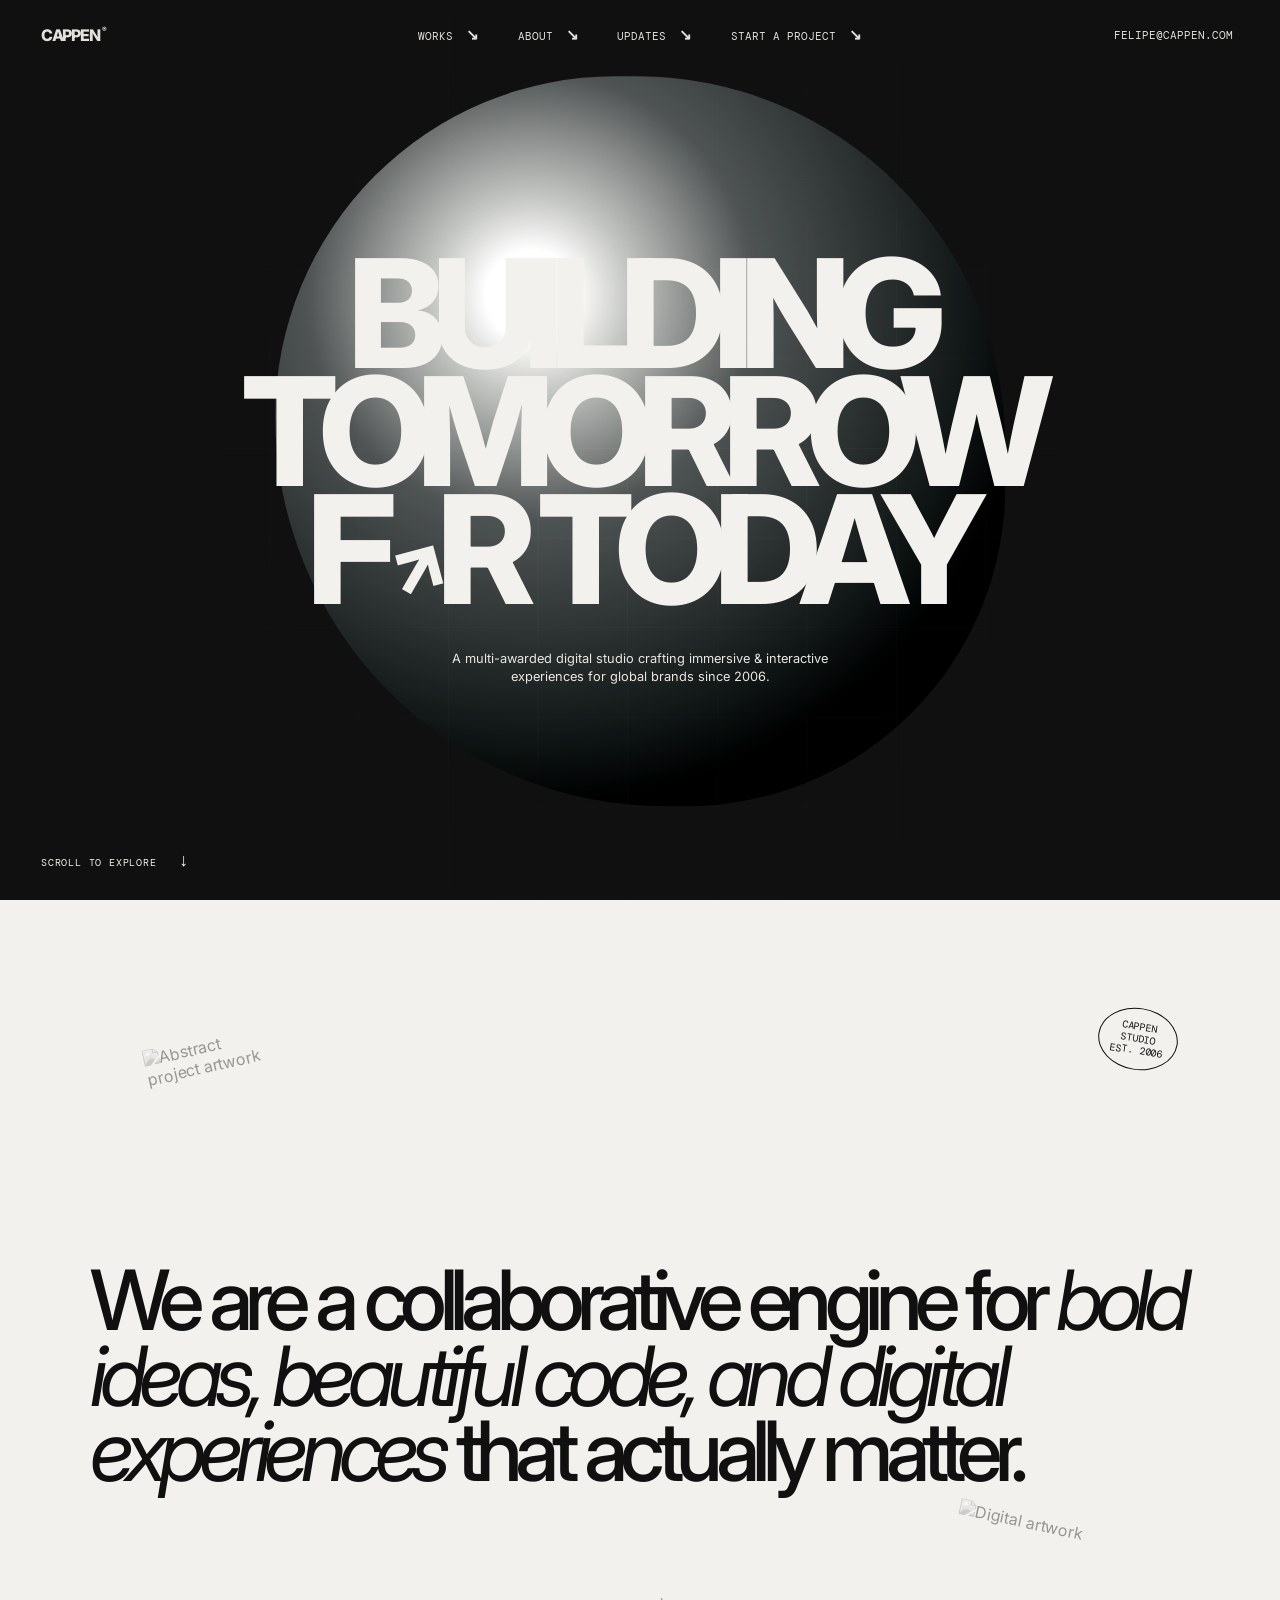
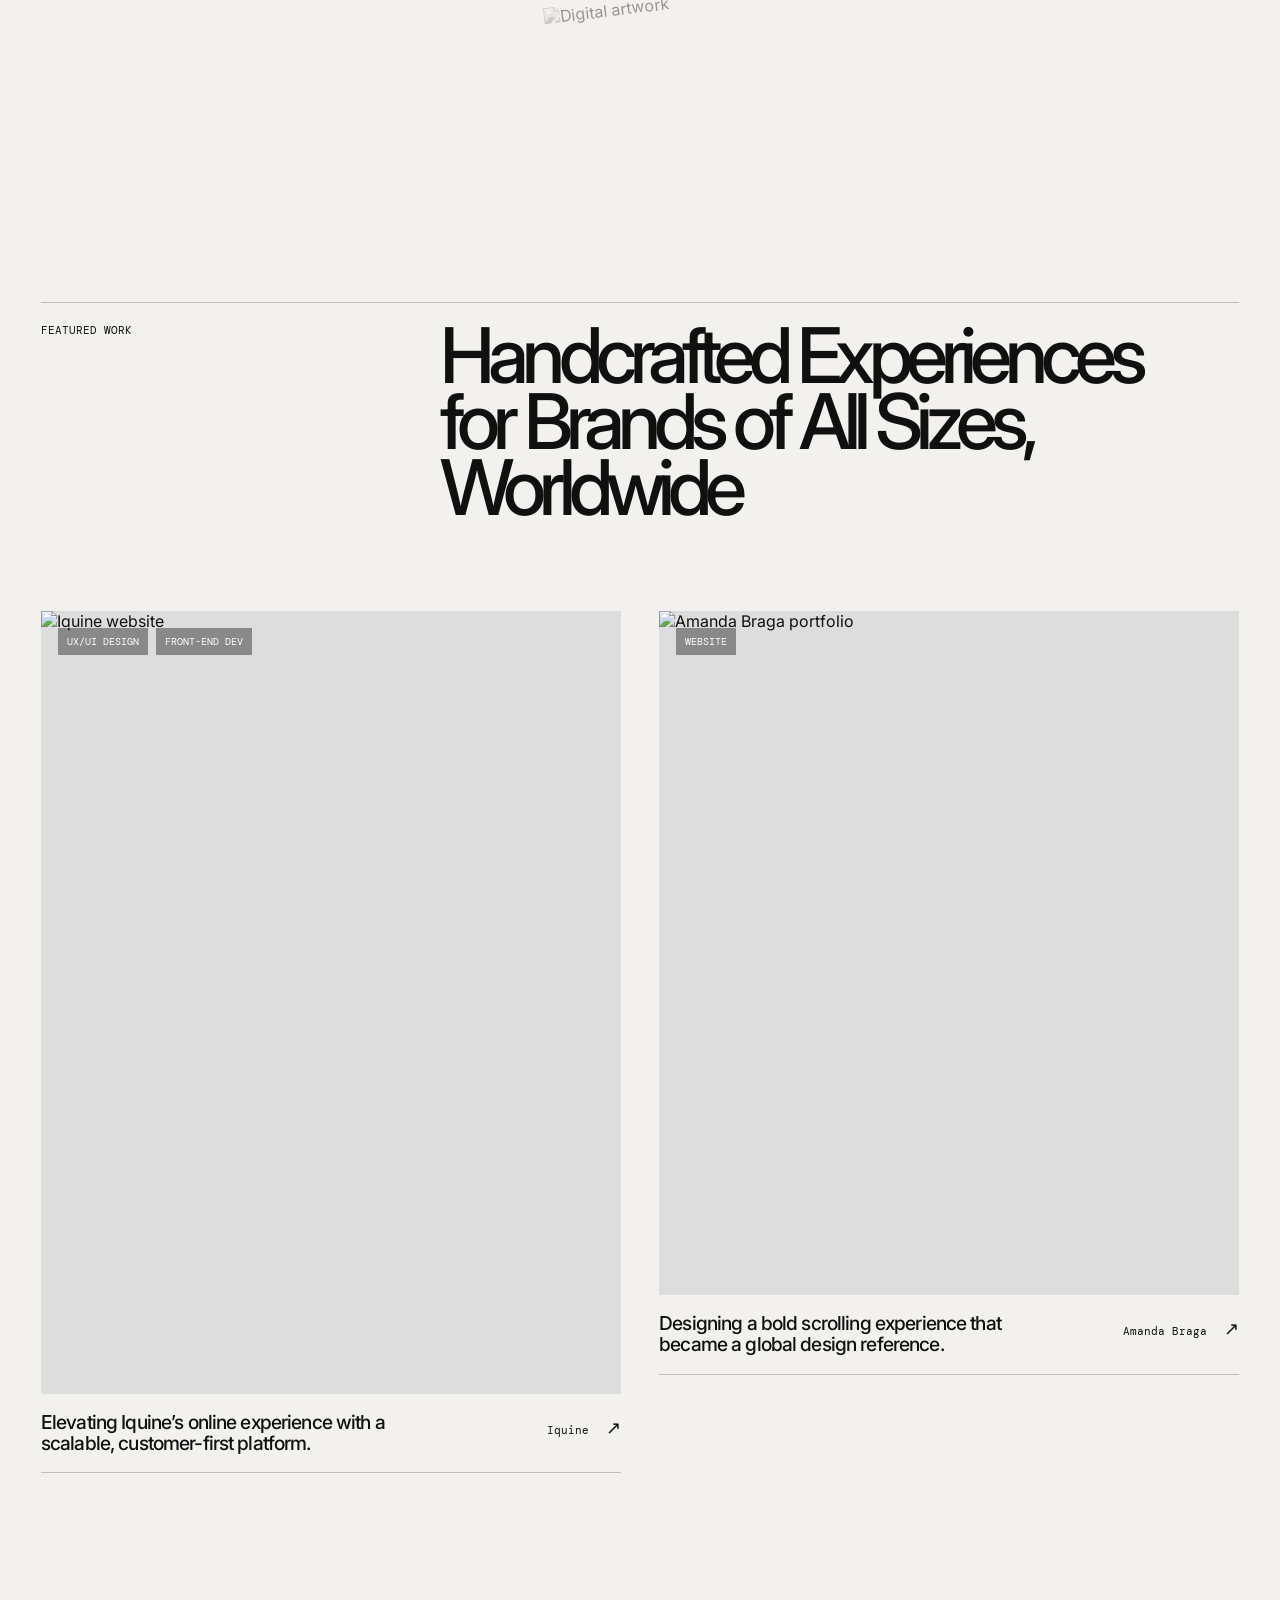
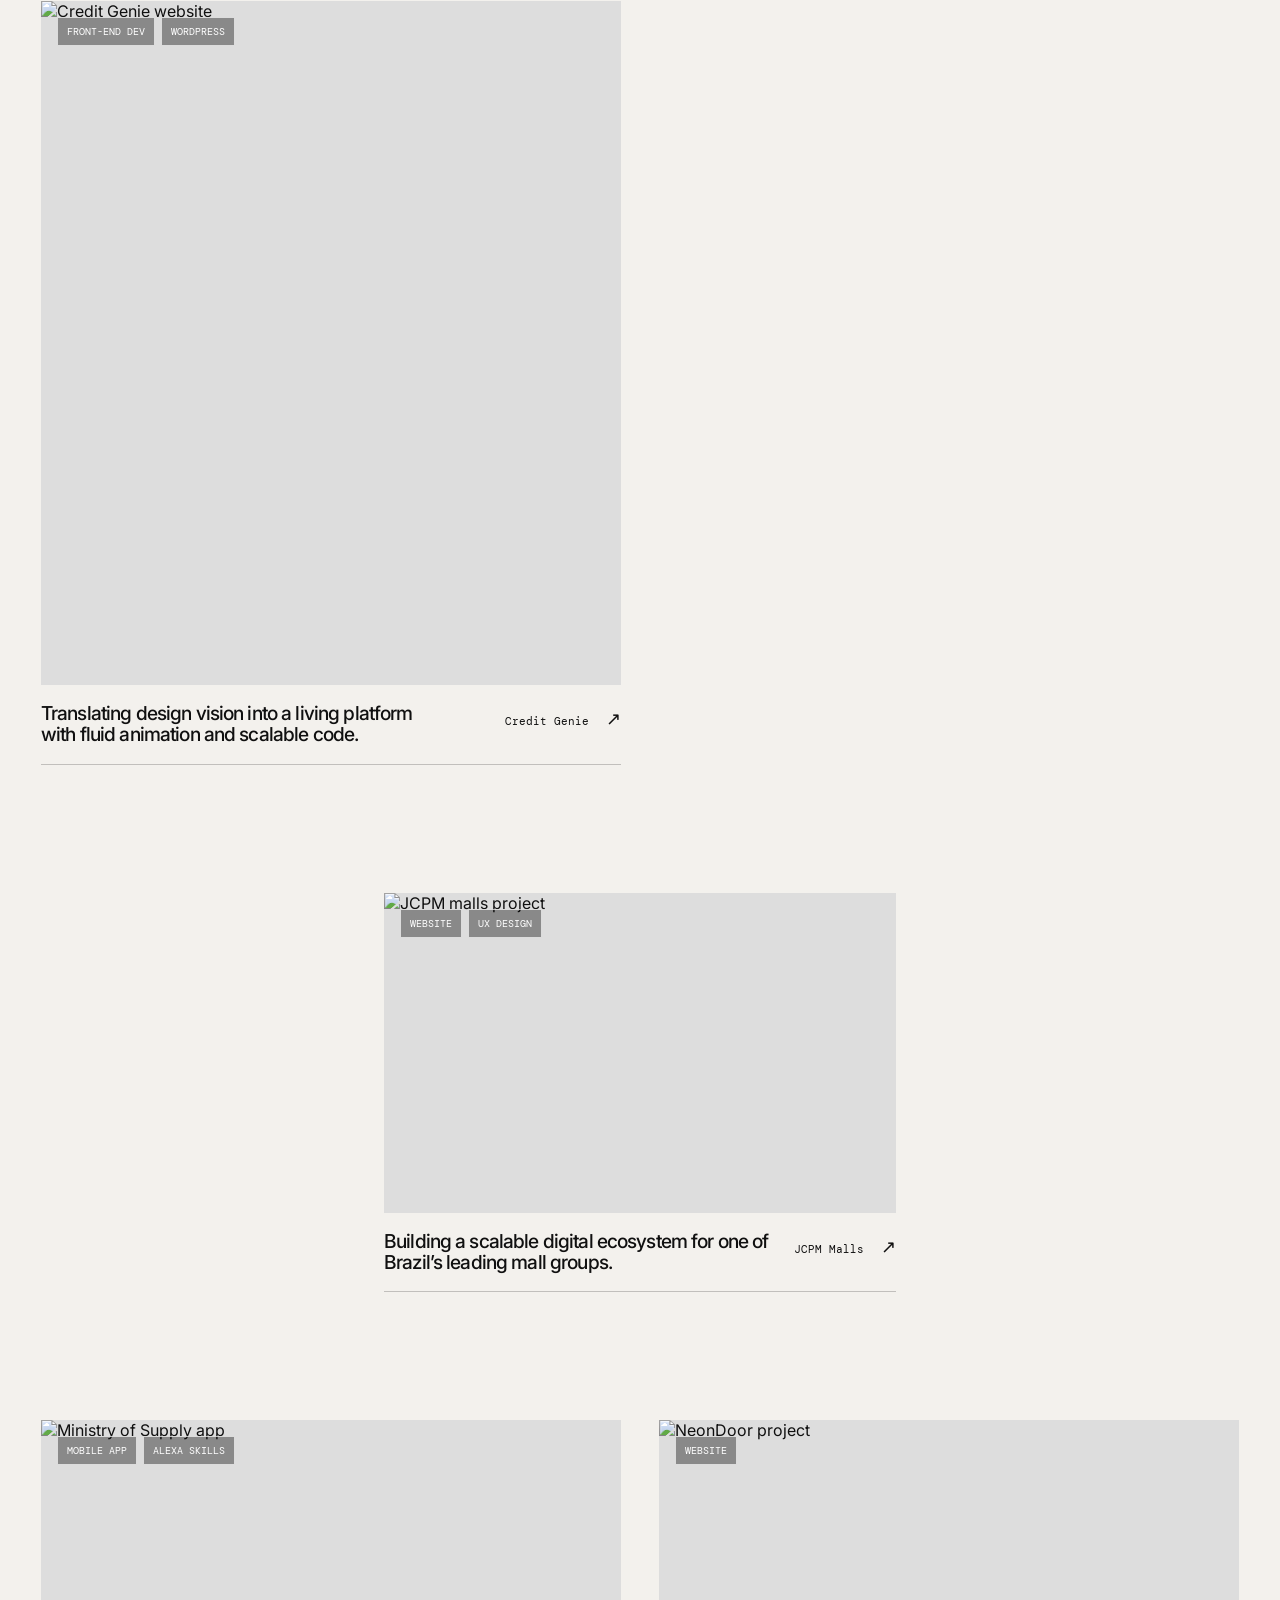
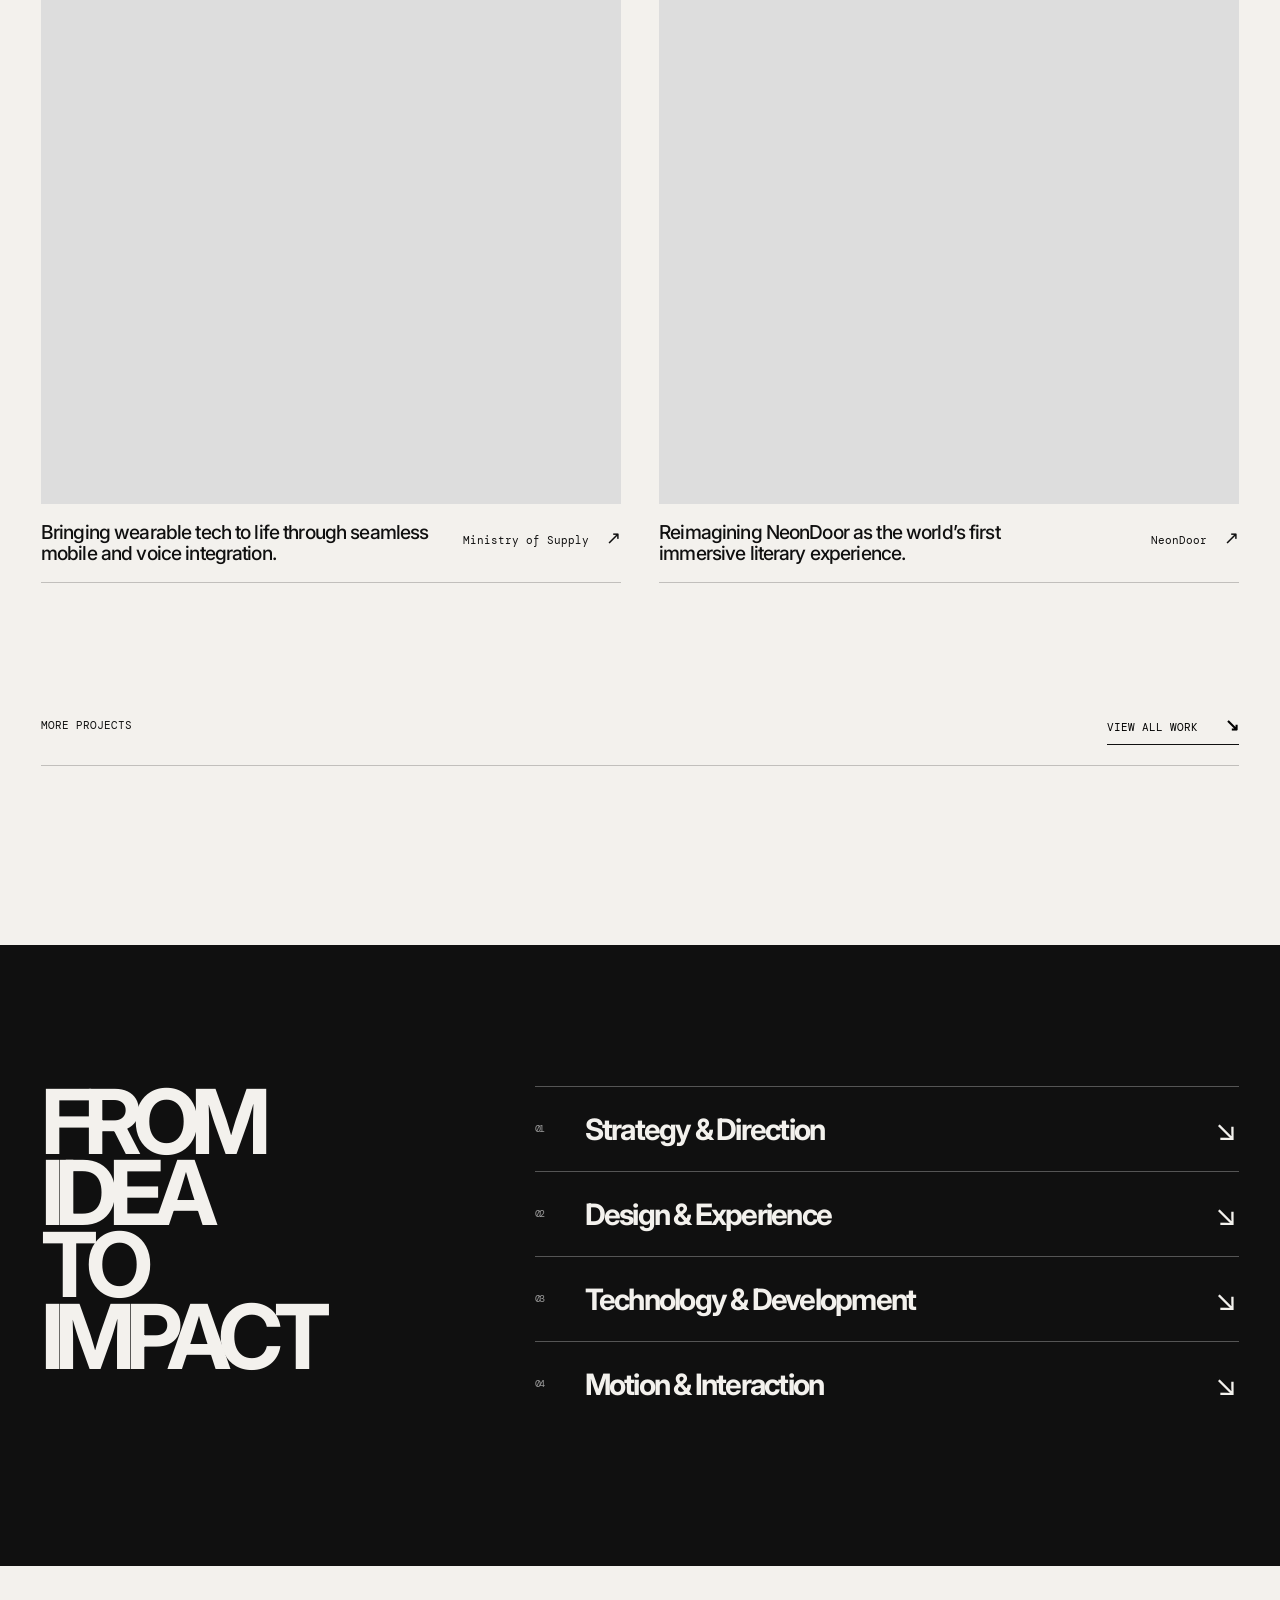
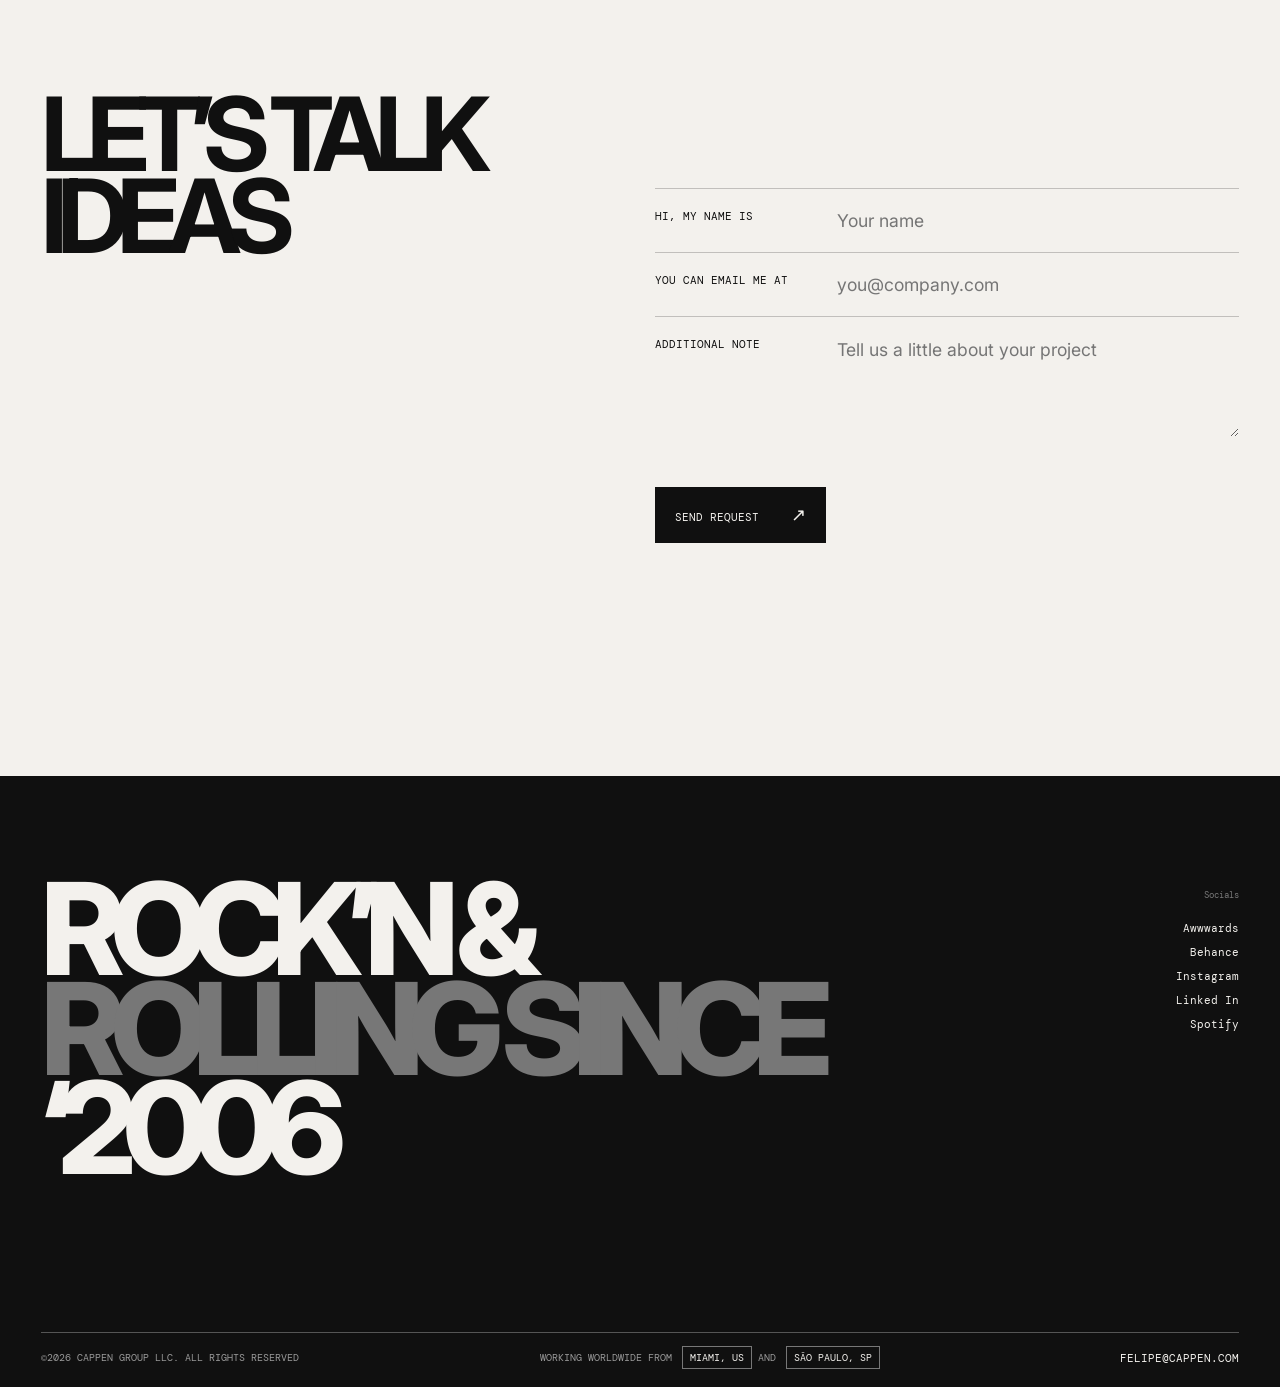
==== index.approx.html @ d99e0152 "Save complete local Cappen replica" ====
<!doctype html>
<html lang="en">
<head>
  <meta charset="UTF-8" />
  <meta name="viewport" content="width=device-width, initial-scale=1.0" />
  <meta name="theme-color" content="#101010" />
  <title>Cappen — Digital makers</title>
  <link rel="stylesheet" href="./styles.css" />
</head>
<body>
  <div class="preloader" aria-hidden="true"><div>HUMAN<br>THINKERS</div><div class="preloader-art"></div><div>DIGITAL<br>MAKERS</div></div>
  <header class="navbar">
    <a class="logo" href="#top" aria-label="Cappen home">CAPPEN<span>®</span></a>
    <button class="menu-toggle" aria-label="Open navigation"><i></i><i></i><i></i></button>
    <nav class="nav-links">
      <a href="#work">Works <b>↘</b></a><a href="#about">About <b>↘</b></a><a href="#updates">Updates <b>↘</b></a><a href="#talk">Start a Project <b>↘</b></a>
    </nav>
    <button class="mail-copy" data-copy="FELIPE@CAPPEN.COM">FELIPE@CAPPEN.COM</button>
  </header>

  <main id="top">
    <section class="hero">
      <div class="hero-orb"></div><div class="hero-grid"></div>
      <div class="hero-content">
        <h1>BUILDING<br>TOMORROW<br><span>F<span class="amp">↗</span>R TODAY</span></h1>
        <p>A multi-awarded digital studio crafting immersive &amp; interactive experiences for global brands since 2006.</p>
      </div>
      <div class="scroll-note">SCROLL TO EXPLORE <span>↓</span></div>
    </section>

    <section class="manifesto" id="about">
      <div class="manifesto-stamp">CAPPEN<br>STUDIO<br>EST. 2006</div>
      <h2>We are a collaborative engine for <em>bold ideas, beautiful code, and digital experiences</em> that actually matter.</h2>
      <div class="manifesto-images"><img src="https://cappen.com/wp-content/uploads/2025/09/74abee1fdbe9ef853ea3e12c9a663e30d4eb42094a23f2b9b0d3e08c2c873c56.webp" alt="Abstract project artwork"><img src="https://cappen.com/wp-content/uploads/2025/09/ChatGPT-Image-Sep-18-2025-01_28_02-AM.webp" alt="Digital artwork"><img src="https://cappen.com/wp-content/uploads/2025/09/26753a1649cd851ba7d953c659aa99713a810b89b7baca09fce4b2e269273ae5.webp" alt="Digital artwork"></div>
    </section>

    <section class="work" id="work">
      <div class="section-heading"><span>Featured Work</span><h2>Handcrafted Experiences<br>for Brands of All Sizes,<br>Worldwide</h2></div>
      <div class="case-grid">
        <a class="case-card tall reveal" href="#talk"><figure><img src="https://cappen.com/wp-content/uploads/2026/08/iquine-2.png" alt="Iquine website"><figcaption><small>UX/UI DESIGN</small><small>FRONT-END DEV</small></figcaption></figure><div><h3>Elevating Iquine’s online experience with a scalable, customer-first platform.</h3><p>Iquine <span>↗</span></p></div></a>
        <a class="case-card reveal" href="#talk"><figure><img src="https://cappen.com/wp-content/uploads/2025/04/Amanda-Braga-4.webp" alt="Amanda Braga portfolio"><figcaption><small>WEBSITE</small></figcaption></figure><div><h3>Designing a bold scrolling experience that became a global design reference.</h3><p>Amanda Braga <span>↗</span></p></div></a>
        <a class="case-card reveal" href="#talk"><figure><img src="https://cappen.com/wp-content/uploads/2025/10/Credit-Genie3.webp" alt="Credit Genie website"><figcaption><small>FRONT-END DEV</small><small>WORDPRESS</small></figcaption></figure><div><h3>Translating design vision into a living platform with fluid animation and scalable code.</h3><p>Credit Genie <span>↗</span></p></div></a>
        <a class="case-card wide reveal" href="#talk"><figure><img src="https://cappen.com/wp-content/uploads/2025/04/JCPM-Malls-1.webp" alt="JCPM malls project"><figcaption><small>WEBSITE</small><small>UX DESIGN</small></figcaption></figure><div><h3>Building a scalable digital ecosystem for one of Brazil’s leading mall groups.</h3><p>JCPM Malls <span>↗</span></p></div></a>
        <a class="case-card reveal" href="#talk"><figure><img src="https://cappen.com/wp-content/uploads/2025/04/Ministry-of-Supply-1.webp" alt="Ministry of Supply app"><figcaption><small>MOBILE APP</small><small>ALEXA SKILLS</small></figcaption></figure><div><h3>Bringing wearable tech to life through seamless mobile and voice integration.</h3><p>Ministry of Supply <span>↗</span></p></div></a>
        <a class="case-card reveal" href="#talk"><figure><img src="https://cappen.com/wp-content/uploads/2025/04/neondoor_featured.webp" alt="NeonDoor project"><figcaption><small>WEBSITE</small></figcaption></figure><div><h3>Reimagining NeonDoor as the world’s first immersive literary experience.</h3><p>NeonDoor <span>↗</span></p></div></a>
      </div>
      <div class="more-work"><span>More projects</span><button>VIEW ALL WORK <b>↘</b></button></div>
    </section>

    <section class="services" id="updates"><div class="services-title">FROM IDEA<br>TO IMPACT</div><div class="services-list"><div><span>01</span><strong>Strategy &amp; Direction</strong><i>↘</i></div><div><span>02</span><strong>Design &amp; Experience</strong><i>↘</i></div><div><span>03</span><strong>Technology &amp; Development</strong><i>↘</i></div><div><span>04</span><strong>Motion &amp; Interaction</strong><i>↘</i></div></div></section>

    <section class="talk" id="talk"><div class="talk-title">LET’S TALK<br>IDEAS</div><form class="talk-form"><div class="form-line"><label for="name">Hi, my name is</label><input id="name" name="name" placeholder="Your name" required></div><div class="form-line"><label for="email">You can email me at</label><input id="email" name="email" type="email" placeholder="you@company.com" required></div><div class="form-line"><label for="note">Additional note</label><textarea id="note" name="note" placeholder="Tell us a little about your project"></textarea></div><button type="submit">SEND REQUEST <span>↗</span></button><p class="form-status" role="status"></p></form></section>
  </main>
  <footer class="footer"><div class="footer-head"><h2>ROCK’N &amp;<br><em>ROLLING SINCE</em><br>‘2006</h2><div><small>Socials</small><a href="#">Awwwards</a><a href="#">Behance</a><a href="#">Instagram</a><a href="#">Linked In</a><a href="#">Spotify</a></div></div><div class="footer-end"><span>©2026 CAPPEN GROUP LLC. ALL RIGHTS RESERVED</span><span>WORKING WORLDWIDE FROM <b>MIAMI, US</b> AND <b>SÃO PAULO, SP</b></span><button class="mail-copy" data-copy="FELIPE@CAPPEN.COM">FELIPE@CAPPEN.COM</button></div></footer>
  <script src="./app.js"></script>
</body>
</html>
---- styles.css ----
@import url('https://fonts.googleapis.com/css2?family=DM+Mono:wght@400;500&family=Inter:wght@400;500;600;700;800;900&display=swap');
:root{--ink:#101010;--paper:#f3f1ed;--line:rgba(16,16,16,.22);--pad:clamp(20px,3.2vw,54px)}*{box-sizing:border-box}html{scroll-behavior:smooth}body{margin:0;background:var(--paper);color:var(--ink);font-family:Inter,Arial,sans-serif}a{color:inherit;text-decoration:none}button,input,textarea{font:inherit}.preloader{position:fixed;inset:0;background:var(--ink);color:var(--paper);z-index:20;display:flex;align-items:center;justify-content:center;gap:4vw;font-size:clamp(2rem,5vw,6rem);font-weight:800;line-height:.82;text-align:center;pointer-events:none;animation:preloader 1.3s 1.2s forwards}.preloader-art{width:16vw;height:16vw;min-width:120px;background:linear-gradient(135deg,#f4f0e6,#7d817d 38%,#202020 60%,#bdbbb1);filter:contrast(1.25);border-radius:50% 48% 44% 52%;animation:orb 2s infinite alternate}@keyframes preloader{to{opacity:0;visibility:hidden}}@keyframes orb{to{transform:rotate(20deg) scale(1.1);border-radius:44% 55% 50% 42%}}.navbar{position:absolute;z-index:8;top:0;left:0;width:100%;padding:25px var(--pad);display:grid;grid-template-columns:1fr auto 1fr;align-items:center;color:var(--paper);mix-blend-mode:difference}.logo{font-size:1rem;font-weight:800;letter-spacing:-.08em}.logo span{font-size:.45em;vertical-align:top;margin-left:3px}.nav-links{display:flex;gap:clamp(20px,3vw,50px);font:11px 'DM Mono',monospace;text-transform:uppercase}.nav-links a,.mail-copy{transition:opacity .25s}.nav-links a:hover,.mail-copy:hover{opacity:.5}.nav-links b{font-size:15px;margin-left:6px}.mail-copy{justify-self:end;background:none;border:0;color:inherit;font:11px 'DM Mono',monospace;cursor:pointer}.menu-toggle{display:none}.hero{min-height:100dvh;background:#101010;color:var(--paper);position:relative;overflow:hidden;display:flex;align-items:center;padding:110px var(--pad) 70px}.hero-grid{position:absolute;inset:0;background:linear-gradient(rgba(255,255,255,.04) 1px,transparent 1px),linear-gradient(90deg,rgba(255,255,255,.04) 1px,transparent 1px);background-size:7vw 7vw;mask-image:radial-gradient(circle at center,black,transparent 72%)}.hero-orb{position:absolute;width:min(57vw,800px);height:min(57vw,800px);left:50%;top:49%;transform:translate(-50%,-50%);border-radius:48% 52% 45% 55%;background:radial-gradient(circle at 35% 30%,#fff 0 3%,#b9bbb8 14%,#575b5b 32%,#202524 65%,#111 75%);filter:contrast(1.2);animation:orb 8s ease-in-out infinite alternate}.hero-content{position:relative;z-index:1;width:100%;display:flex;flex-direction:column;align-items:center;text-align:center}.hero h1{font-size:clamp(4rem,11.8vw,13rem);line-height:.78;letter-spacing:-.095em;margin:0;font-weight:800}.hero h1 span{display:block}.hero .amp{font-size:.52em;display:inline-block;vertical-align:middle;transform:rotate(-15deg);margin:0 .08em}.hero p{font-size:clamp(.75rem,1vw,1rem);line-height:1.35;max-width:390px;margin:42px 0 0;color:#e9e7e2}.scroll-note{position:absolute;bottom:28px;left:var(--pad);font:10px 'DM Mono',monospace;letter-spacing:.08em}.scroll-note span{font-size:18px;margin-left:15px}.manifesto{position:relative;min-height:100dvh;padding:16vw var(--pad) 12vw;display:flex;align-items:center}.manifesto h2{font-size:clamp(2.8rem,6.5vw,8.2rem);line-height:.91;letter-spacing:-.09em;font-weight:500;max-width:1100px;margin:auto;position:relative;z-index:1}.manifesto em{font-style:italic;font-weight:400}.manifesto-stamp{position:absolute;top:12%;right:8%;font:10px 'DM Mono',monospace;line-height:1.2;transform:rotate(9deg);border:1px solid var(--ink);padding:12px;border-radius:50%;text-align:center}.manifesto-images{position:absolute;inset:0;pointer-events:none;opacity:.4}.manifesto-images img{position:absolute;width:10vw;min-width:90px;aspect-ratio:1;object-fit:cover;filter:grayscale(1)}.manifesto-images img:nth-child(1){top:15%;left:12%;transform:rotate(-13deg)}.manifesto-images img:nth-child(2){right:16%;bottom:18%;transform:rotate(12deg)}.manifesto-images img:nth-child(3){left:43%;bottom:8%;transform:rotate(-7deg)}.work{padding:8vw var(--pad) 14vw}.section-heading{border-top:1px solid var(--line);padding-top:20px;display:grid;grid-template-columns:1fr 2fr;margin-bottom:7vw}.section-heading span{font:11px 'DM Mono',monospace;text-transform:uppercase}.section-heading h2{font-size:clamp(2.6rem,6vw,7.5rem);line-height:.86;letter-spacing:-.09em;margin:0;font-weight:500}.case-grid{display:grid;grid-template-columns:repeat(2,minmax(0,1fr));gap:10vw 3vw}.case-card figure{position:relative;overflow:hidden;margin:0;background:#ddd;aspect-ratio:1/1.18}.case-card.tall figure{aspect-ratio:1/1.35}.case-card.wide{grid-column:span 2;max-width:70%;margin:0 auto}.case-card.wide figure{aspect-ratio:1.6}.case-card img{display:block;width:100%;height:100%;object-fit:cover;filter:saturate(.85);transition:transform .7s cubic-bezier(.2,.7,.2,1),filter .5s}.case-card:hover img{transform:scale(1.055);filter:saturate(1.1)}.case-card figcaption{position:absolute;top:16px;left:16px;display:flex;gap:6px}.case-card figcaption small,.tag{font:10px 'DM Mono',monospace;border:1px solid rgba(255,255,255,.7);background:rgba(0,0,0,.38);color:#fff;padding:7px 9px}.case-card>div{border-bottom:1px solid var(--line);padding:18px 0;display:grid;grid-template-columns:1fr auto;gap:20px}.case-card h3{font-size:clamp(1rem,1.5vw,1.35rem);line-height:1.1;font-weight:500;letter-spacing:-.045em;margin:0;max-width:390px}.case-card p{font:11px 'DM Mono',monospace;margin:4px 0 0;white-space:nowrap}.case-card p span{font-size:18px;margin-left:10px}.more-work{display:flex;justify-content:space-between;align-items:center;border-bottom:1px solid var(--line);margin-top:8vw;padding:20px 0;font:11px 'DM Mono',monospace;text-transform:uppercase}.more-work button{border:0;border-bottom:1px solid var(--ink);background:none;padding:8px 0;cursor:pointer}.more-work b{font-size:17px;margin-left:20px}.services{background:#101010;color:var(--paper);padding:11vw var(--pad);display:grid;grid-template-columns:1fr 1.8fr;gap:8vw}.services-title{font-size:clamp(3rem,7vw,9rem);line-height:.8;letter-spacing:-.1em;font-weight:700}.services-list>div{border-top:1px solid #555;padding:24px 0;display:grid;grid-template-columns:50px 1fr 24px;align-items:center;font-size:clamp(1.2rem,2.3vw,2.6rem);letter-spacing:-.06em}.services-list span{font:10px 'DM Mono',monospace;color:#999}.services-list i{font-style:normal}.talk{min-height:90dvh;padding:10vw var(--pad);display:grid;grid-template-columns:1fr 1.2fr;gap:10vw}.talk-title{font-size:clamp(3.2rem,8vw,10rem);font-weight:700;line-height:.8;letter-spacing:-.11em;align-self:start}.talk-form{align-self:center}.form-line{border-top:1px solid var(--line);padding:20px 0;display:grid;grid-template-columns:160px 1fr;gap:20px}.form-line label{font:11px 'DM Mono',monospace;text-transform:uppercase}.form-line input,.form-line textarea{width:100%;border:0;background:none;outline:0;font-size:1.1rem;color:var(--ink)}.form-line textarea{min-height:100px;resize:vertical}.talk-form>button{margin-top:30px;border:1px solid var(--ink);background:var(--ink);color:var(--paper);padding:15px 19px;font:11px 'DM Mono',monospace;cursor:pointer}.talk-form>button span{font-size:18px;margin-left:25px}.form-status{font:11px 'DM Mono',monospace}.footer{background:#101010;color:var(--paper);padding:8vw var(--pad) 25px}.footer-head{display:flex;justify-content:space-between;gap:30px}.footer h2{font-size:clamp(3.8rem,10vw,12rem);line-height:.78;letter-spacing:-.11em;margin:0;font-weight:800}.footer h2 em{font-style:normal;color:#777}.footer-head>div{display:flex;flex-direction:column;align-items:flex-end;font:11px 'DM Mono',monospace;gap:10px;padding-top:10px}.footer-head small{color:#777;margin-bottom:10px}.footer-end{border-top:1px solid #555;margin-top:12vw;padding-top:18px;display:flex;justify-content:space-between;gap:20px;flex-wrap:wrap;font:10px 'DM Mono',monospace;color:#999}.footer-end b{color:var(--paper);font-weight:400;border:1px solid #777;padding:4px 7px;margin-left:4px}.footer-end button{padding:0;color:var(--paper)}.reveal{opacity:0;transform:translateY(50px);transition:opacity .8s ease,transform .8s ease}.reveal.visible{opacity:1;transform:none}@media(max-width:780px){.navbar{grid-template-columns:1fr auto;padding-top:20px}.menu-toggle{display:flex;flex-direction:column;gap:4px;background:none;border:0;color:inherit;padding:5px}.menu-toggle i{display:block;width:21px;height:1px;background:currentColor}.nav-links{display:none;position:absolute;top:65px;left:0;right:0;padding:25px var(--pad);background:var(--ink);flex-direction:column;font-size:16px}.navbar.open .nav-links{display:flex}.navbar .mail-copy{display:none}.hero{min-height:100svh}.hero-orb{width:92vw;height:92vw}.hero h1{font-size:clamp(3.5rem,16vw,7rem)}.hero p{max-width:280px;margin-top:28px}.manifesto{min-height:82svh;padding-top:30vw}.manifesto h2{font-size:clamp(2.6rem,10vw,5rem)}.manifesto-stamp{top:10%;right:8%;font-size:8px}.manifesto-images img{width:21vw;min-width:0}.section-heading{display:block;margin-bottom:18vw}.section-heading span{display:block;margin-bottom:24px}.section-heading h2{font-size:clamp(3rem,13vw,6rem)}.case-grid{grid-template-columns:1fr;gap:18vw 0}.case-card.wide{grid-column:auto;max-width:none}.case-card.wide figure{aspect-ratio:1/1.18}.services,.talk{display:block}.services-title{margin-bottom:15vw}.services-list>div{font-size:1.25rem}.talk-title{margin-bottom:22vw}.form-line{grid-template-columns:1fr;gap:12px}.footer-head{display:block}.footer-head>div{align-items:flex-start;margin-top:15vw}.footer-end{display:block;line-height:2.5}.footer-end>*{display:block;margin-top:12px}}
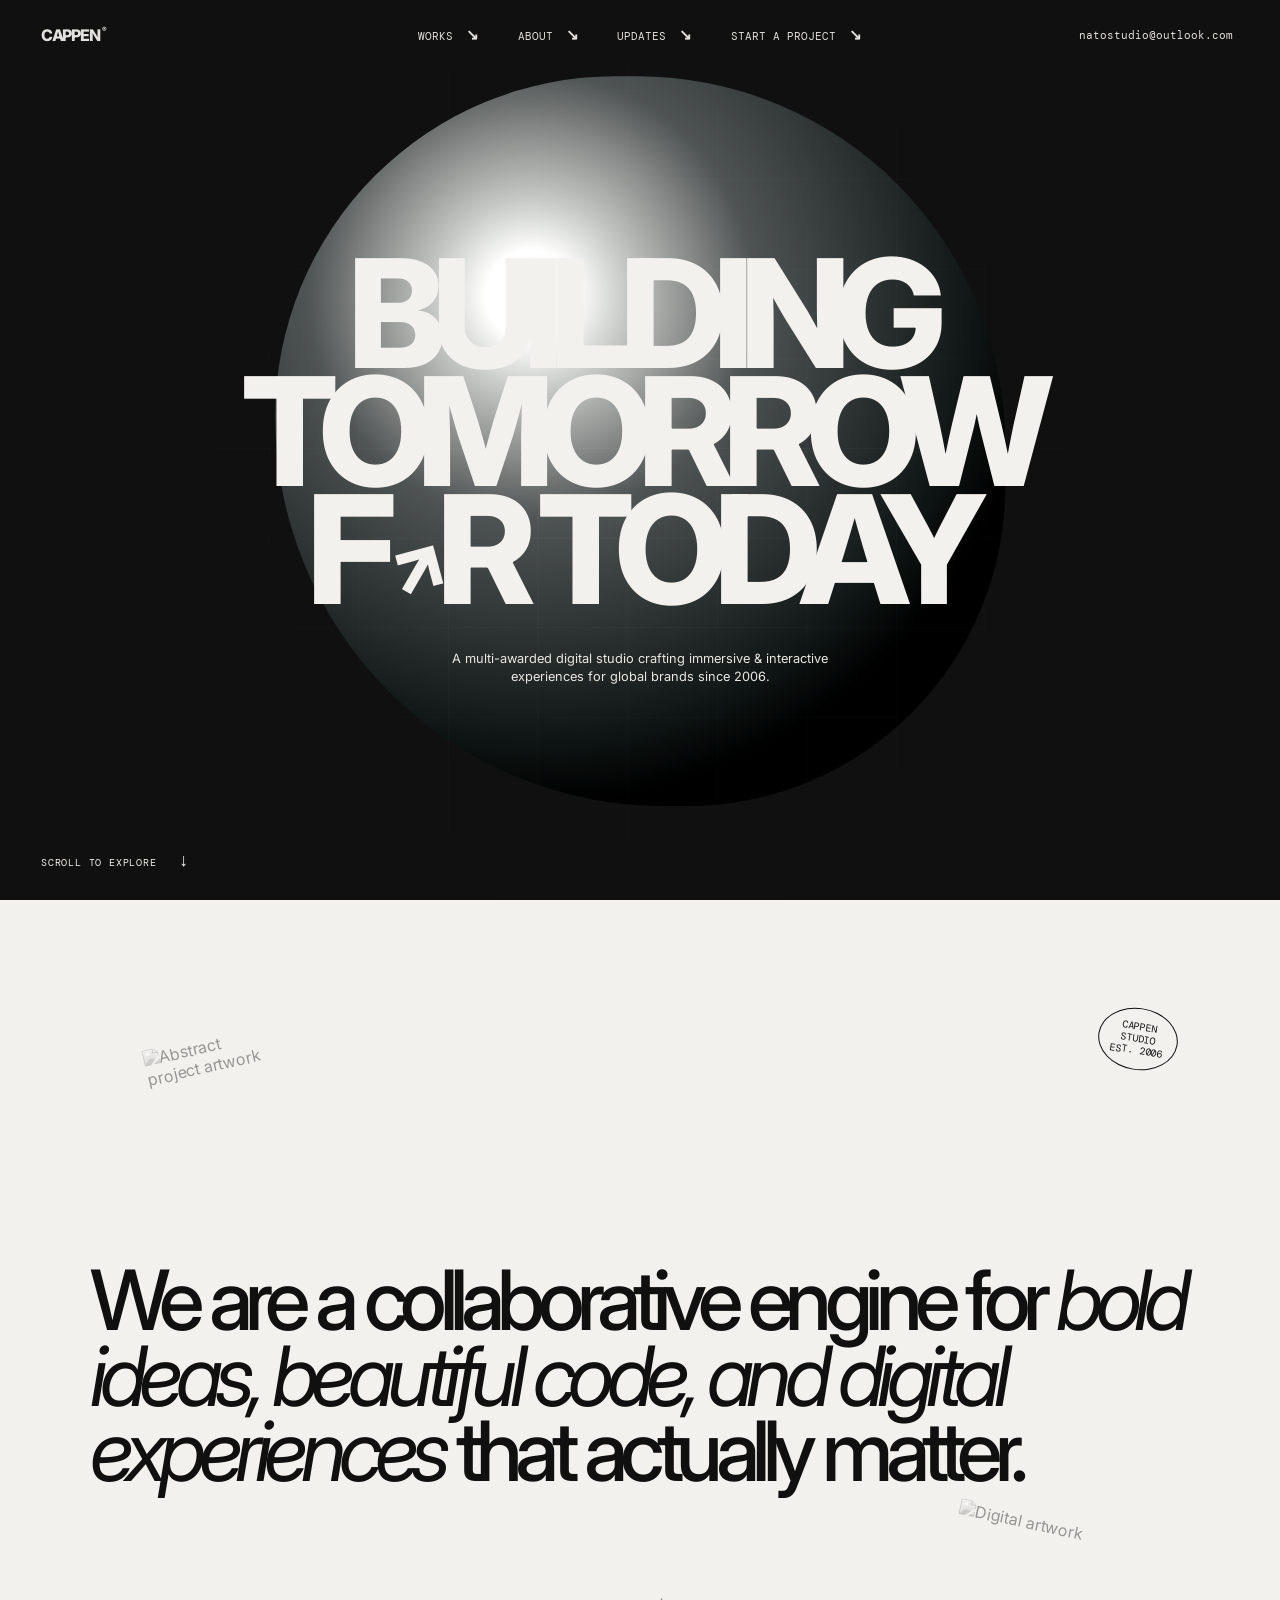
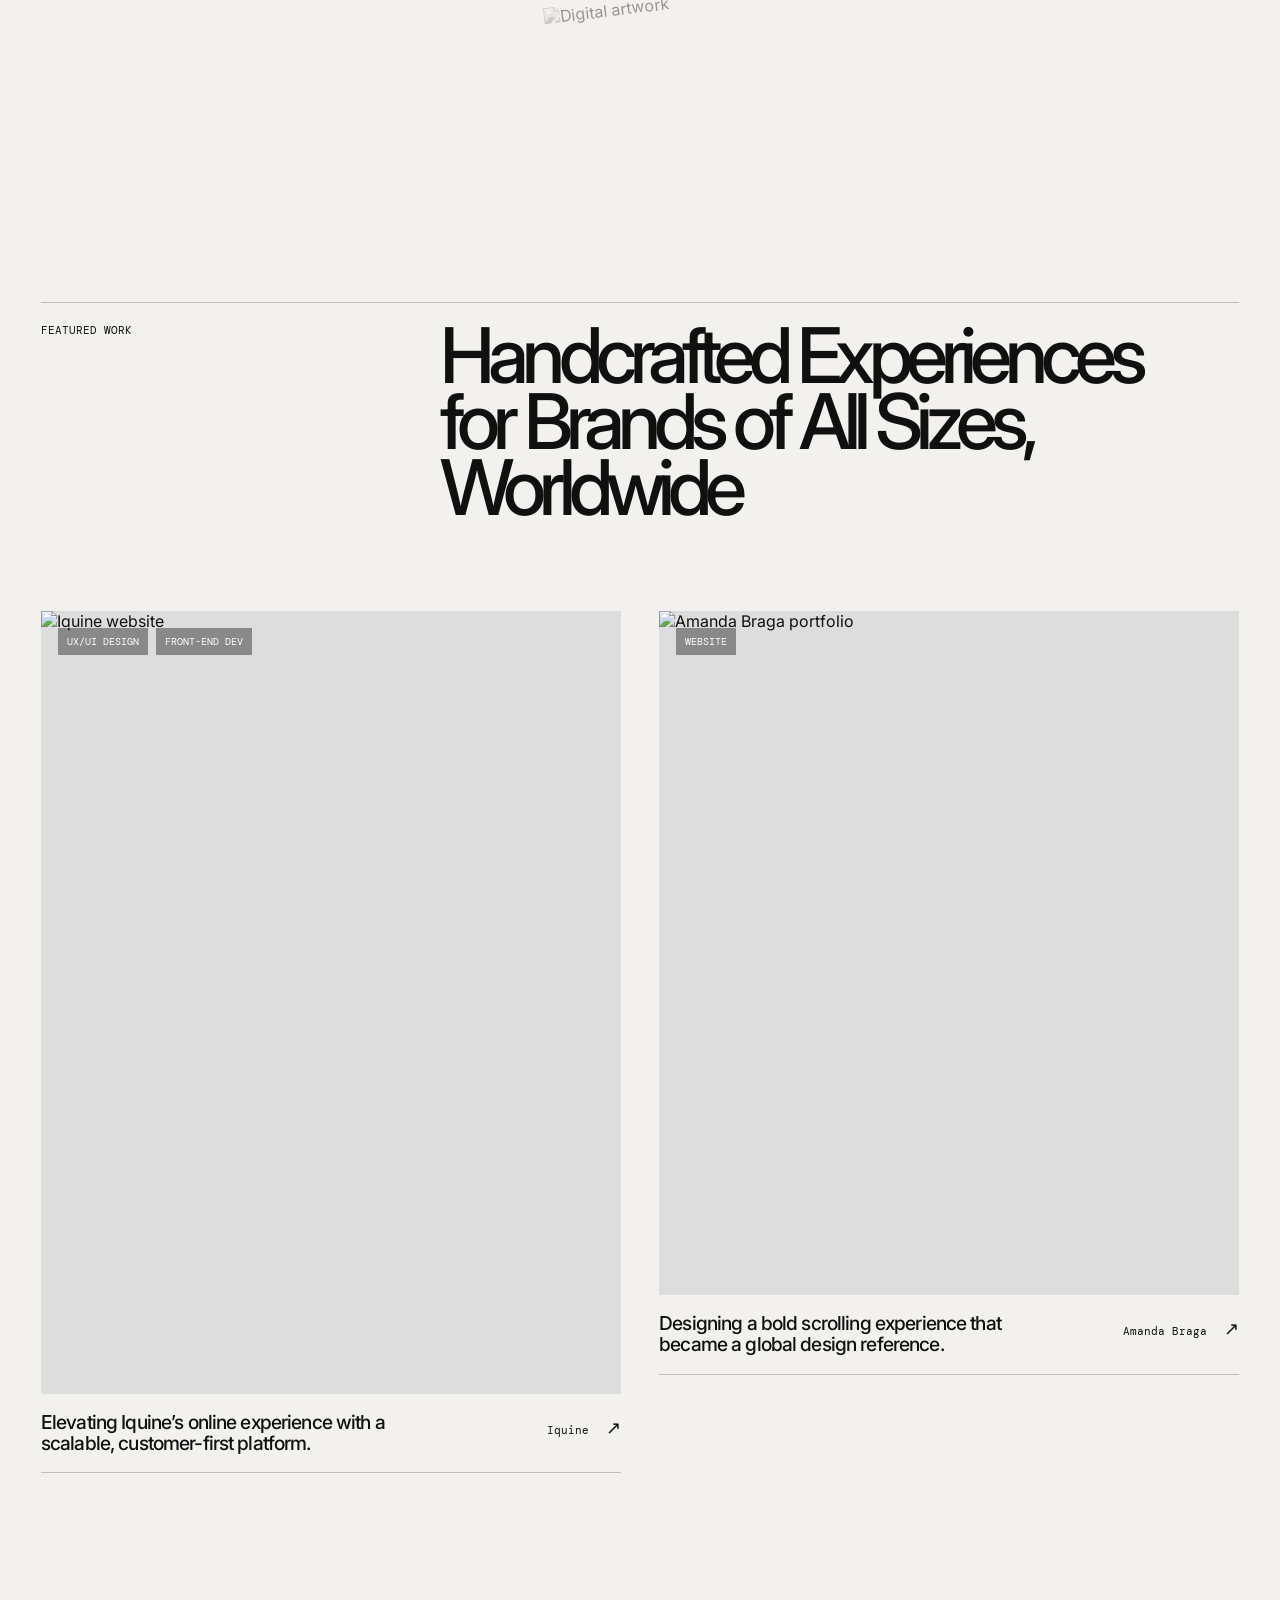
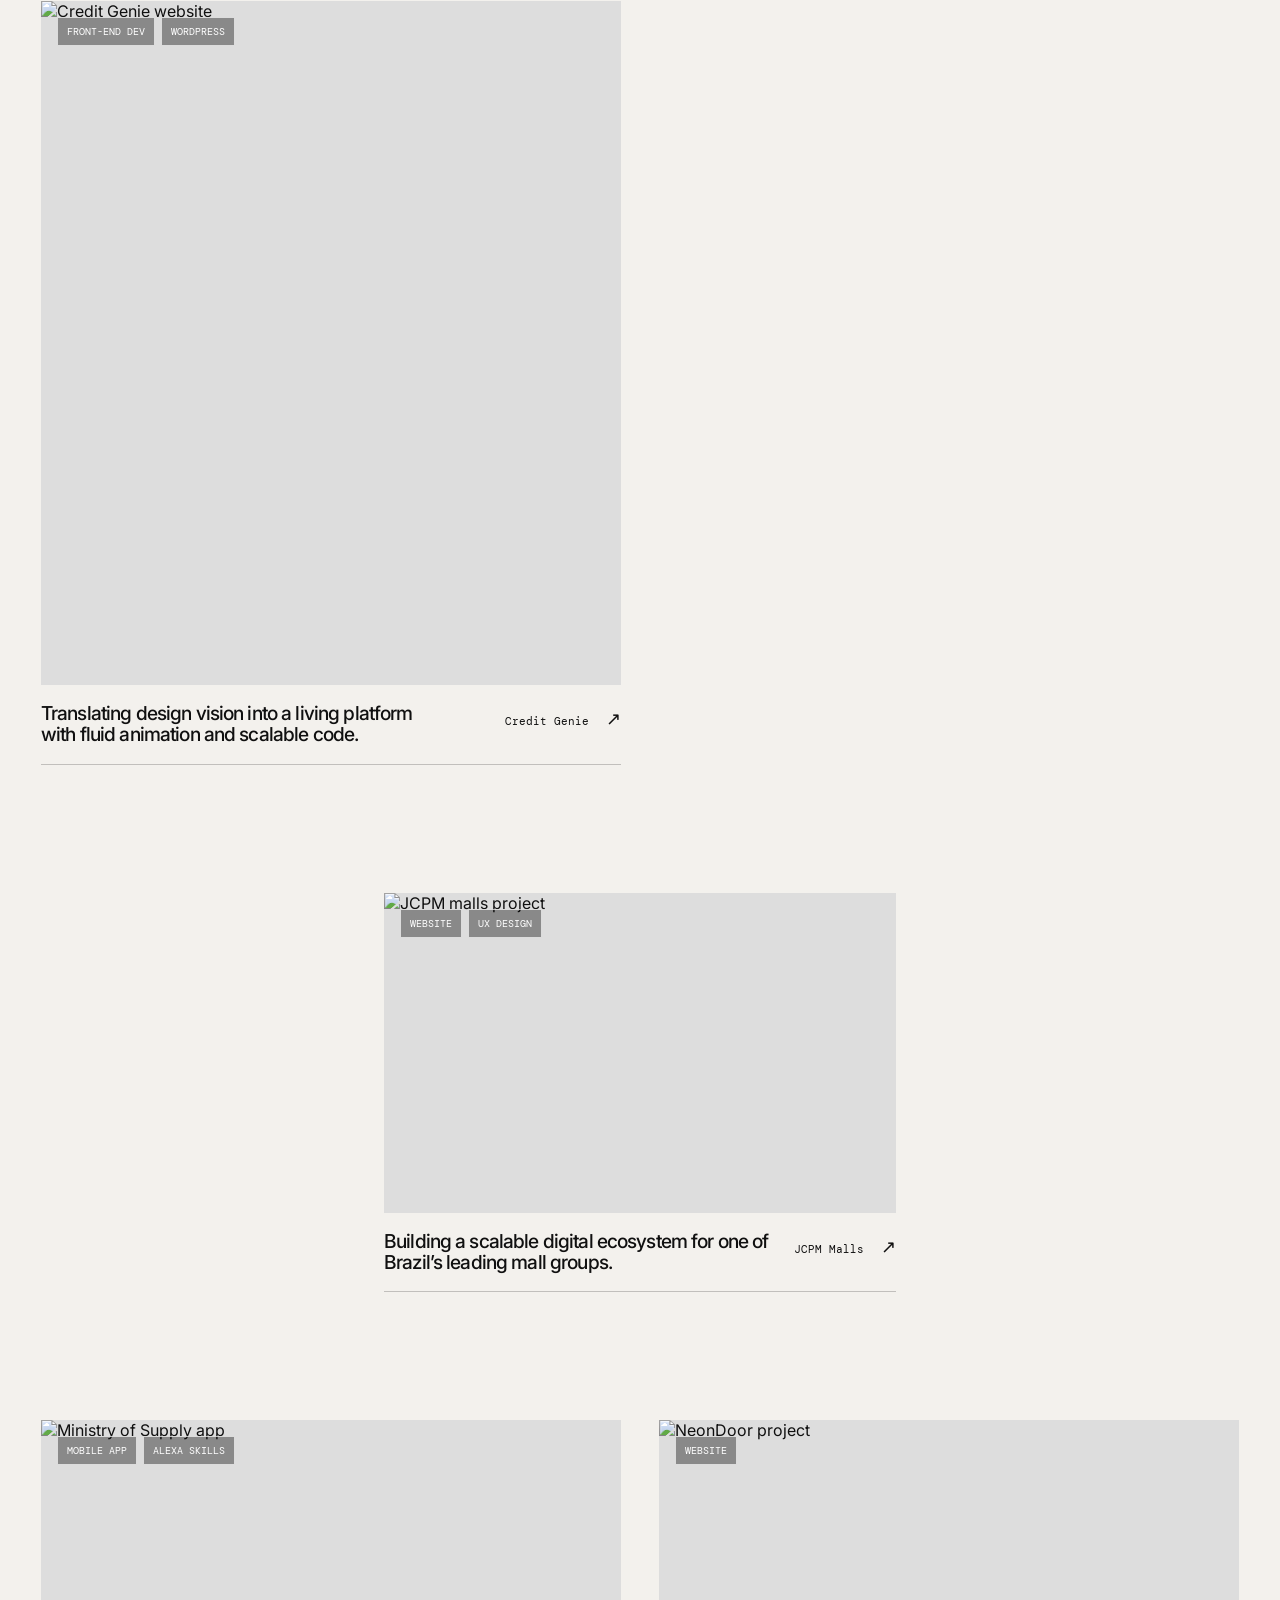
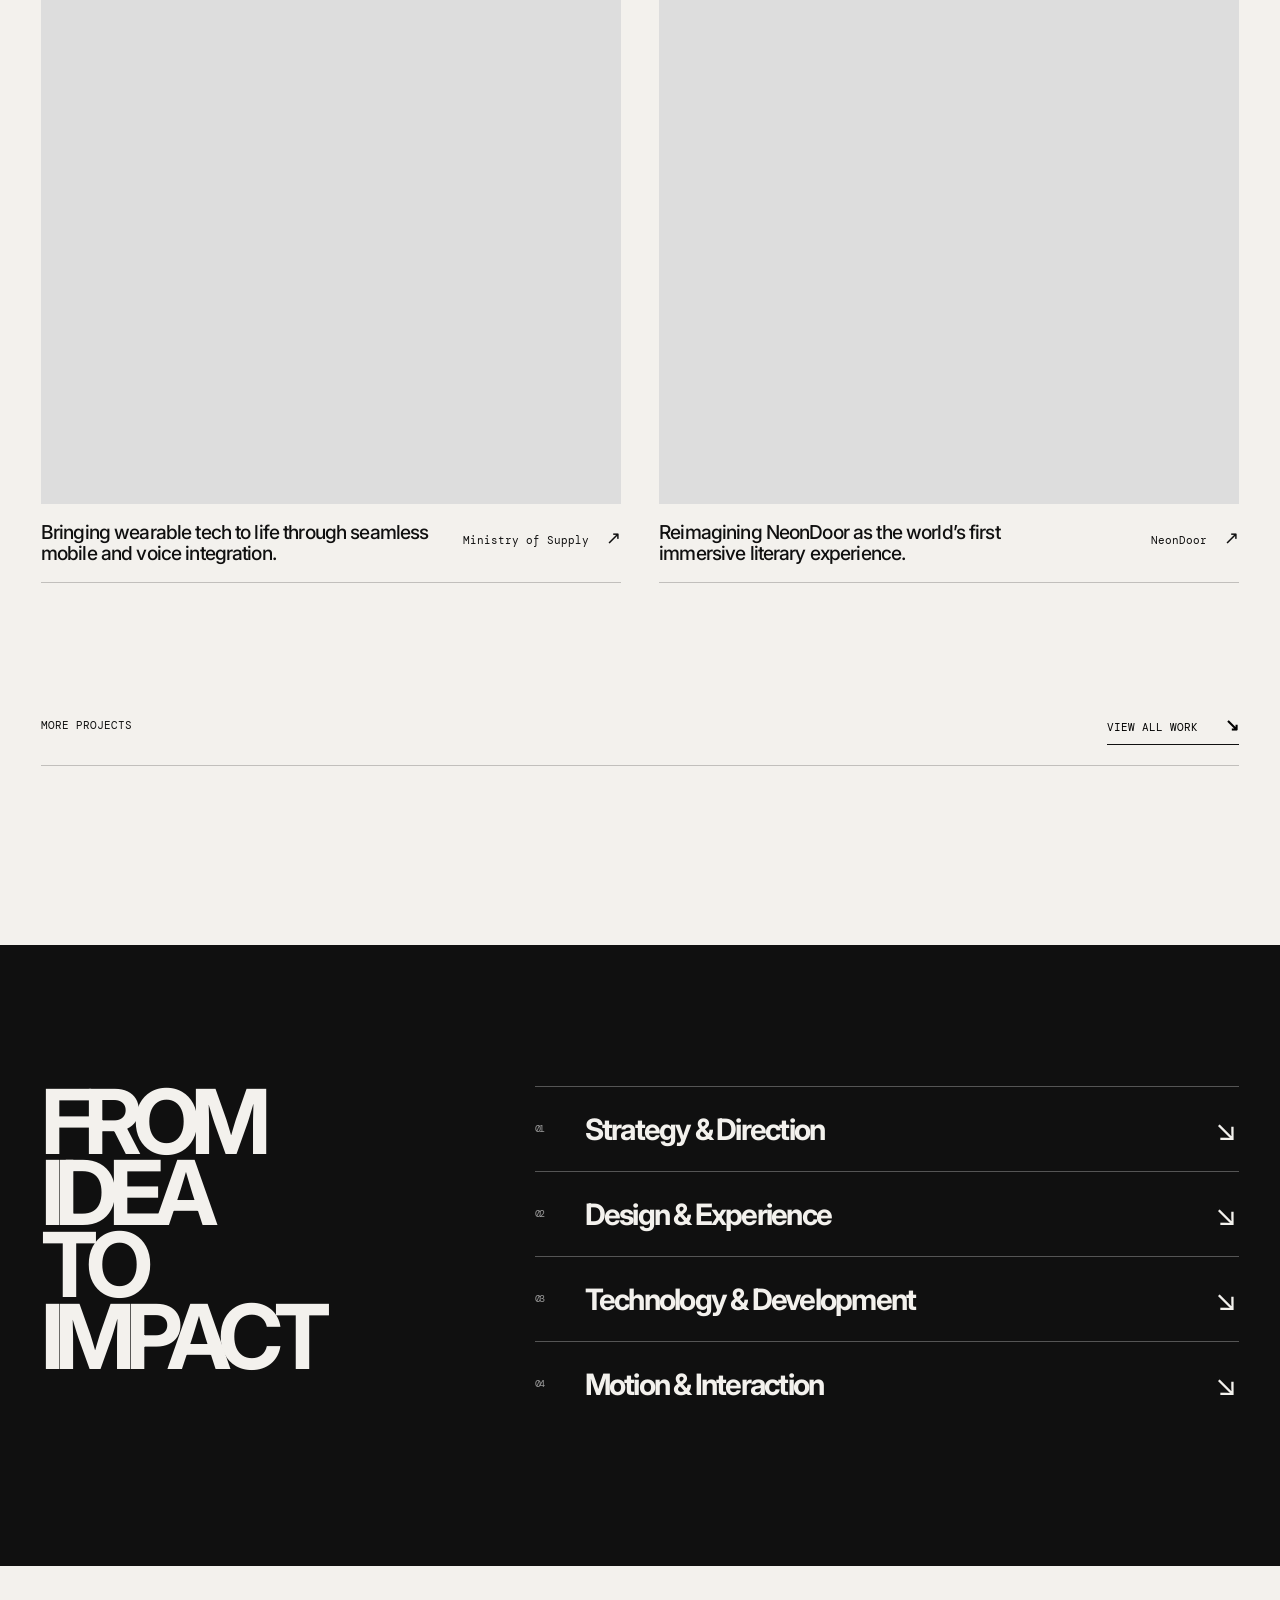
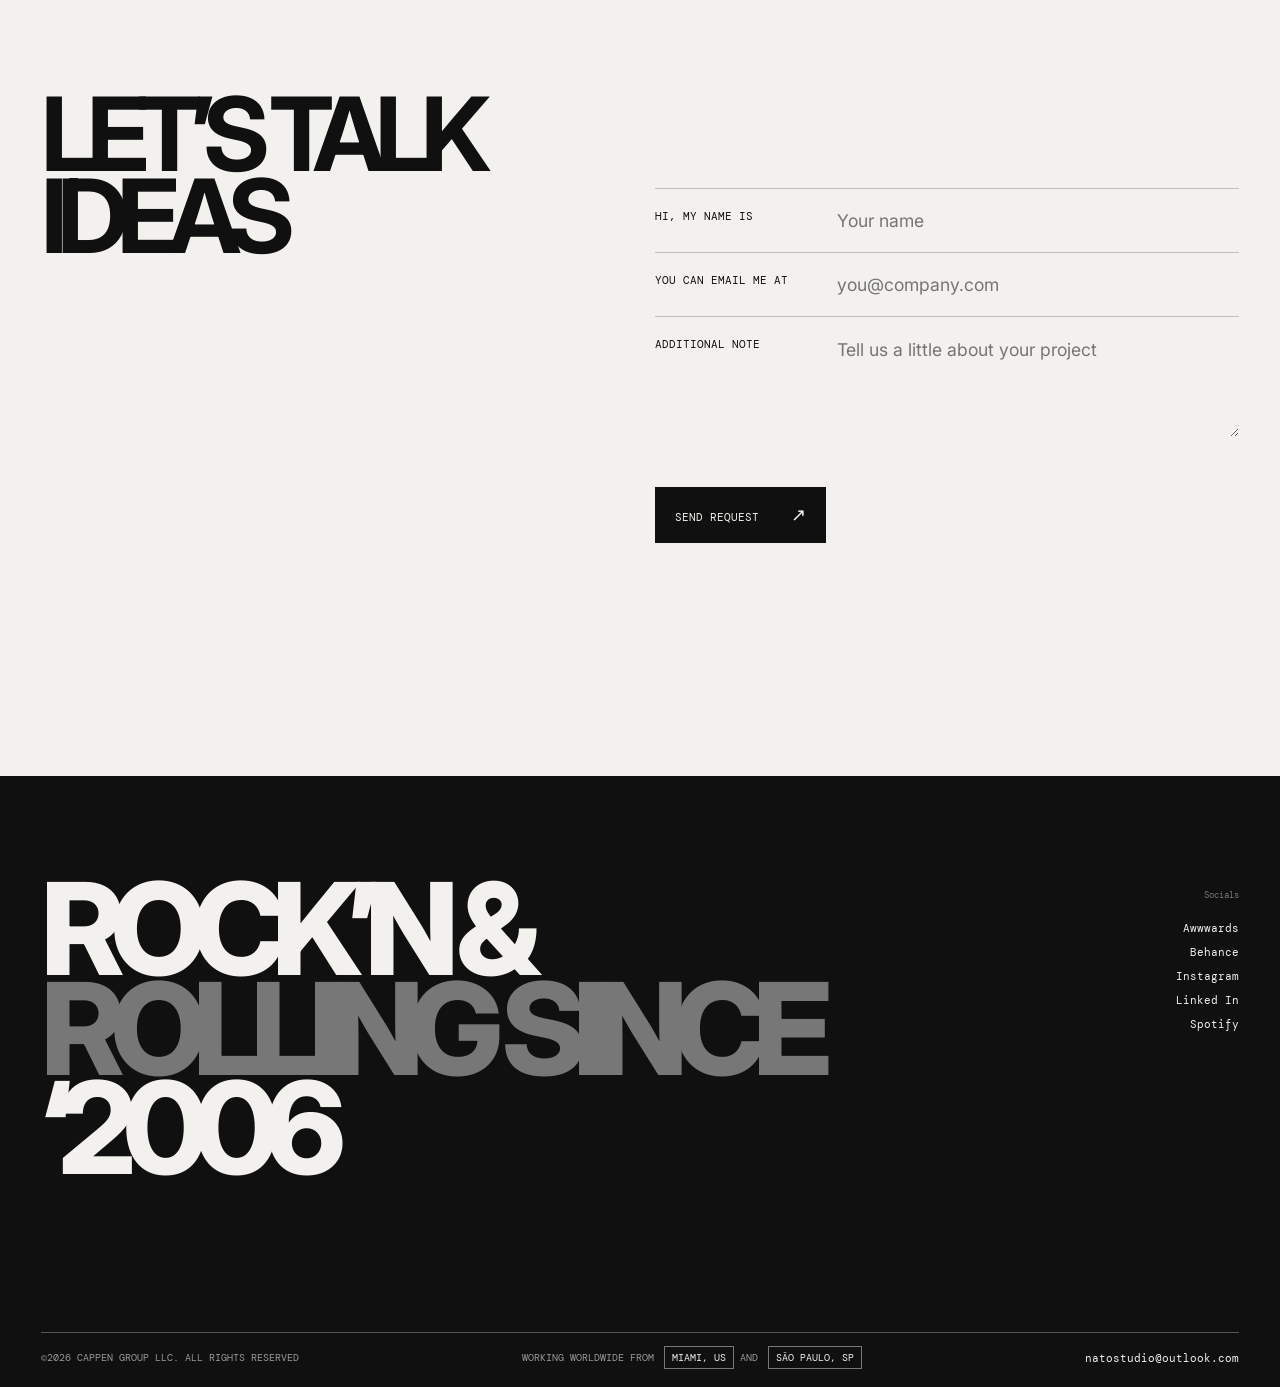
==== commit a9d9cbd7: "Customize NAATO portfolio content and awards" ====
--- a/index.approx.html
+++ b/index.approx.html
@@ -15,7 +15,7 @@
     <nav class="nav-links">
       <a href="#work">Works <b>↘</b></a><a href="#about">About <b>↘</b></a><a href="#updates">Updates <b>↘</b></a><a href="#talk">Start a Project <b>↘</b></a>
     </nav>
-    <button class="mail-copy" data-copy="FELIPE@CAPPEN.COM">FELIPE@CAPPEN.COM</button>
+    <button class="mail-copy" data-copy="natostudio@outlook.com">natostudio@outlook.com</button>
   </header>
 
   <main id="top">
@@ -51,7 +51,7 @@
 
     <section class="talk" id="talk"><div class="talk-title">LET’S TALK<br>IDEAS</div><form class="talk-form"><div class="form-line"><label for="name">Hi, my name is</label><input id="name" name="name" placeholder="Your name" required></div><div class="form-line"><label for="email">You can email me at</label><input id="email" name="email" type="email" placeholder="you@company.com" required></div><div class="form-line"><label for="note">Additional note</label><textarea id="note" name="note" placeholder="Tell us a little about your project"></textarea></div><button type="submit">SEND REQUEST <span>↗</span></button><p class="form-status" role="status"></p></form></section>
   </main>
-  <footer class="footer"><div class="footer-head"><h2>ROCK’N &amp;<br><em>ROLLING SINCE</em><br>‘2006</h2><div><small>Socials</small><a href="#">Awwwards</a><a href="#">Behance</a><a href="#">Instagram</a><a href="#">Linked In</a><a href="#">Spotify</a></div></div><div class="footer-end"><span>©2026 CAPPEN GROUP LLC. ALL RIGHTS RESERVED</span><span>WORKING WORLDWIDE FROM <b>MIAMI, US</b> AND <b>SÃO PAULO, SP</b></span><button class="mail-copy" data-copy="FELIPE@CAPPEN.COM">FELIPE@CAPPEN.COM</button></div></footer>
+  <footer class="footer"><div class="footer-head"><h2>ROCK’N &amp;<br><em>ROLLING SINCE</em><br>‘2006</h2><div><small>Socials</small><a href="#">Awwwards</a><a href="#">Behance</a><a href="#">Instagram</a><a href="#">Linked In</a><a href="#">Spotify</a></div></div><div class="footer-end"><span>©2026 CAPPEN GROUP LLC. ALL RIGHTS RESERVED</span><span>WORKING WORLDWIDE FROM <b>MIAMI, US</b> AND <b>SÃO PAULO, SP</b></span><button class="mail-copy" data-copy="natostudio@outlook.com">natostudio@outlook.com</button></div></footer>
   <script src="./app.js"></script>
 </body>
 </html>
